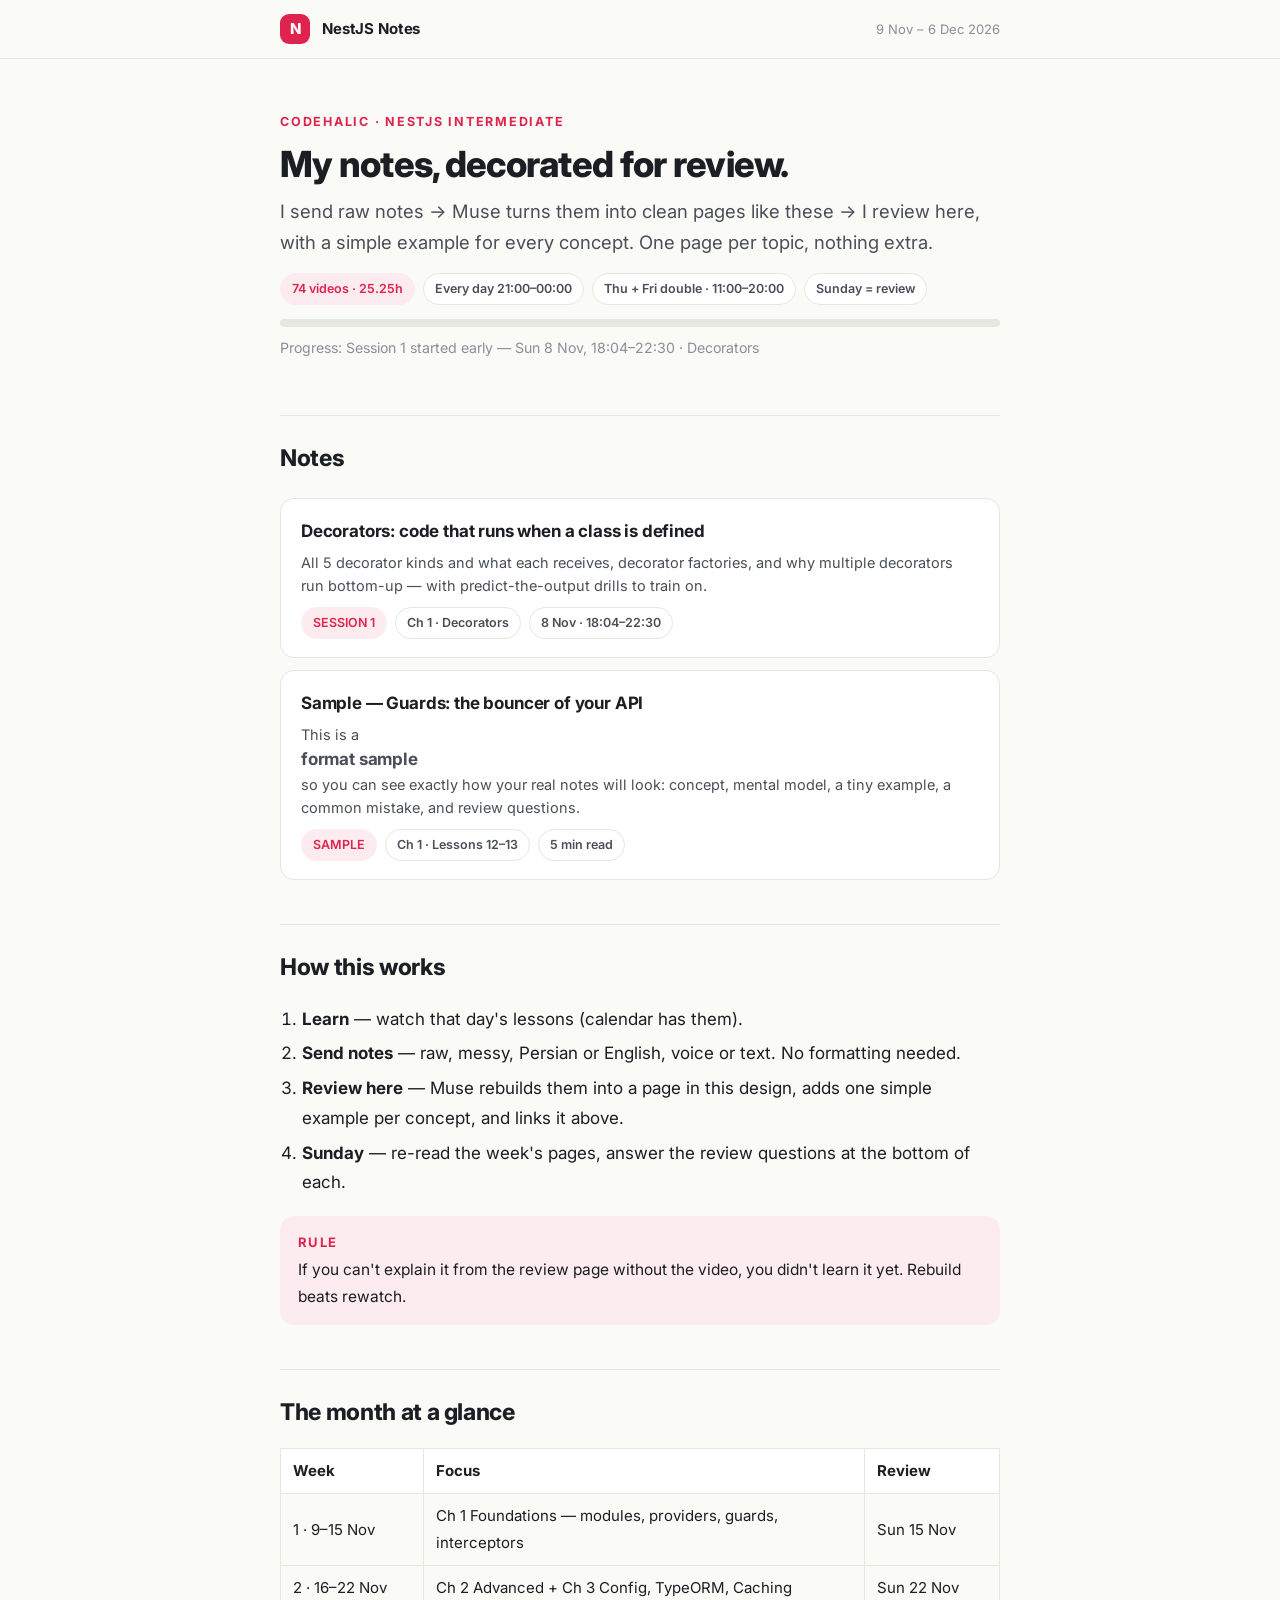
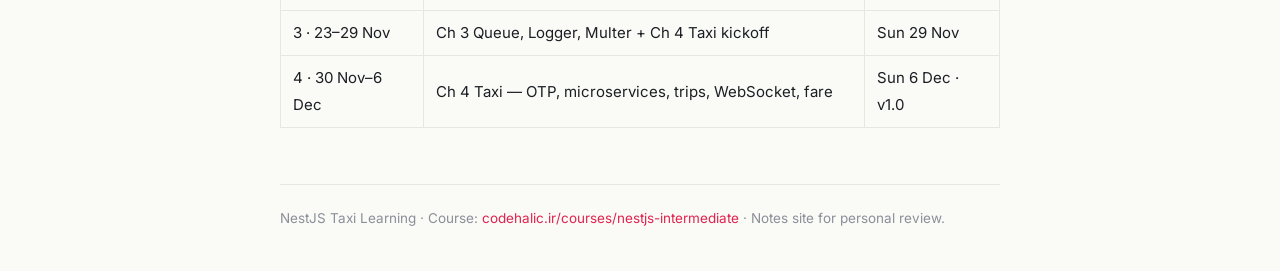
==== index.html @ 2ee438d2 "GitHub Pages: notes site (Session 1 Decorators)" ====
<!doctype html>
<html lang="en">
<head>
<meta charset="utf-8">
<meta name="viewport" content="width=device-width,initial-scale=1">
<title>NestJS Notes — Dave's Review Space</title>
<link rel="preconnect" href="https://fonts.googleapis.com">
<link href="https://fonts.googleapis.com/css2?family=Inter:wght@400;600;700;800&family=Vazirmatn:wght@400;600;700;800&family=JetBrains+Mono:wght@400;600&display=swap" rel="stylesheet">
<link rel="stylesheet" href="assets/style.css">
</head>
<body>
<header class="top"><div class="top-in"><div class="logo">N</div><b>NestJS Notes</b><span>9 Nov – 6 Dec 2026</span></div></header>

<main class="wrap">
  <section class="hero">
    <div class="kicker">Codehalic · NestJS Intermediate</div>
    <h1>My notes, decorated for review.</h1>
    <p class="lede">I send raw notes → Muse turns them into clean pages like these → I review here, with a simple example for every concept. One page per topic, nothing extra.</p>
    <div class="meta"><span class="chip red">74 videos · 25.25h</span><span class="chip">Every day 21:00–00:00</span><span class="chip">Thu + Fri double · 11:00–20:00</span><span class="chip">Sunday = review</span></div>
    <div class="progress"><i style="width:0%"></i></div>
    <small>Progress: Session 1 started early — Sun 8 Nov, 18:04–22:30 · Decorators</small>
  </section>

  <h2>Notes</h2>
  <div class="grid">
    <a class="card" href="notes/decorators.html">
      <b>Decorators: code that runs when a class is defined</b>
      <p>All 5 decorator kinds and what each receives, decorator factories, and why multiple decorators run bottom-up — with predict-the-output drills to train on.</p>
      <div class="row"><span class="chip red">SESSION 1</span><span class="chip">Ch 1 · Decorators</span><span class="chip">8 Nov · 18:04–22:30</span></div>
    </a>
    <a class="card" href="notes/sample-guards.html">
      <b>Sample — Guards: the bouncer of your API</b>
      <p>This is a <b>format sample</b> so you can see exactly how your real notes will look: concept, mental model, a tiny example, a common mistake, and review questions.</p>
      <div class="row"><span class="chip red">SAMPLE</span><span class="chip">Ch 1 · Lessons 12–13</span><span class="chip">5 min read</span></div>
    </a>
    <!-- New notes are added here as Dave sends them. Each note = one card + one page in notes/. -->
  </div>

  <h2>How this works</h2>
  <ol>
    <li><b>Learn</b> — watch that day's lessons (calendar has them).</li>
    <li><b>Send notes</b> — raw, messy, Persian or English, voice or text. No formatting needed.</li>
    <li><b>Review here</b> — Muse rebuilds them into a page in this design, adds one simple example per concept, and links it above.</li>
    <li><b>Sunday</b> — re-read the week's pages, answer the review questions at the bottom of each.</li>
  </ol>

  <div class="callout key"><b>Rule</b>If you can't explain it from the review page without the video, you didn't learn it yet. Rebuild beats rewatch.</div>

  <h2>The month at a glance</h2>
  <table>
    <tr><th>Week</th><th>Focus</th><th>Review</th></tr>
    <tr><td>1 · 9–15 Nov</td><td>Ch 1 Foundations — modules, providers, guards, interceptors</td><td>Sun 15 Nov</td></tr>
    <tr><td>2 · 16–22 Nov</td><td>Ch 2 Advanced + Ch 3 Config, TypeORM, Caching</td><td>Sun 22 Nov</td></tr>
    <tr><td>3 · 23–29 Nov</td><td>Ch 3 Queue, Logger, Multer + Ch 4 Taxi kickoff</td><td>Sun 29 Nov</td></tr>
    <tr><td>4 · 30 Nov–6 Dec</td><td>Ch 4 Taxi — OTP, microservices, trips, WebSocket, fare</td><td>Sun 6 Dec · v1.0</td></tr>
  </table>

  <footer>NestJS Taxi Learning · Course: <a href="https://codehalic.ir/courses/nestjs-intermediate">codehalic.ir/courses/nestjs-intermediate</a> · Notes site for personal review.</footer>
</main>
</body>
</html>
---- assets/style.css ----
/* ============================================================
   NestJS Notes — Design System
   Minimal, paper-like, one accent. Built for fast review.
   Fonts: Inter (EN) · Vazirmatn (FA) · JetBrains Mono (code)
   ============================================================ */
:root{
  --paper:#FAFAF7; --surface:#FFFFFF; --ink:#1B1E23; --ink-2:#4A4F57; --ink-3:#8A8F98;
  --line:#E8E6E0; --accent:#E0234E; --accent-soft:#FDECEF;
  --green:#0F7B4D; --green-soft:#E6F4EC; --amber:#9A6A00; --amber-soft:#FBF3D9;
  --blue:#1D5FD6; --blue-soft:#E8EFFC; --code-bg:#14161A; --code-ink:#E8EAF0;
  --r:14px; --r-s:9px;
  --font:"Inter","Vazirmatn",system-ui,-apple-system,"Segoe UI",sans-serif;
  --mono:"JetBrains Mono",ui-monospace,SFMono-Regular,Menlo,monospace;
  --w:760px;
}
@media (prefers-color-scheme:dark){
  :root{ --paper:#101214; --surface:#17191D; --ink:#ECEEF1; --ink-2:#B7BBC2; --ink-3:#7E838C;
    --line:#26292F; --accent-soft:#2B141C; --green-soft:#122A1E; --amber-soft:#2B2410; --blue-soft:#16233B; }
}
*{box-sizing:border-box}
html{scroll-behavior:smooth}
body{margin:0;background:var(--paper);color:var(--ink);font-family:var(--font);
  font-size:17px;line-height:1.75;-webkit-font-smoothing:antialiased}
[dir="rtl"]{font-family:"Vazirmatn","Inter",system-ui,sans-serif}
a{color:var(--accent);text-decoration:none}
a:hover{text-decoration:underline}
.wrap{max-width:var(--w);margin:0 auto;padding:0 20px}

/* header */
.top{position:sticky;top:0;background:color-mix(in srgb,var(--paper) 88%,transparent);
  backdrop-filter:blur(10px);border-bottom:1px solid var(--line);z-index:10}
.top-in{max-width:var(--w);margin:0 auto;padding:14px 20px;display:flex;align-items:center;gap:12px}
.logo{width:30px;height:30px;border-radius:9px;background:var(--accent);color:#fff;
  display:grid;place-items:center;font-weight:800;font-size:15px}
.top b{font-size:15px;letter-spacing:-.01em}
.top span{color:var(--ink-3);font-size:13px;margin-inline-start:auto}

/* hero / headings */
.hero{padding:52px 0 8px}
.kicker{color:var(--accent);font-weight:700;font-size:12.5px;letter-spacing:.14em;text-transform:uppercase}
h1{font-size:36px;line-height:1.2;letter-spacing:-.02em;margin:10px 0 10px;font-weight:800}
h2{font-size:23px;letter-spacing:-.015em;margin:44px 0 12px;font-weight:750;
  padding-top:22px;border-top:1px solid var(--line)}
h3{font-size:18.5px;margin:28px 0 8px;font-weight:700}
.lede{color:var(--ink-2);font-size:18.5px;line-height:1.65;margin:0 0 8px}
p{margin:10px 0}
small,.muted{color:var(--ink-3)}
.meta{display:flex;flex-wrap:wrap;gap:8px;margin:16px 0 4px}
.chip{font-size:12.5px;font-weight:600;padding:4px 11px;border:1px solid var(--line);
  border-radius:999px;color:var(--ink-2);background:var(--surface)}
.chip.red{color:var(--accent);border-color:transparent;background:var(--accent-soft)}

/* cards / note list */
.grid{display:grid;gap:12px;margin:20px 0}
.card{display:block;background:var(--surface);border:1px solid var(--line);border-radius:var(--r);
  padding:18px 20px;color:var(--ink);transition:border-color .15s,transform .15s}
.card:hover{border-color:var(--accent);text-decoration:none;transform:translateY(-1px)}
.card b{font-size:17px;display:block;letter-spacing:-.01em}
.card p{margin:4px 0 0;color:var(--ink-2);font-size:14.5px;line-height:1.6}
.card .row{display:flex;gap:8px;align-items:center;margin-top:10px}

/* progress */
.progress{height:8px;background:var(--line);border-radius:99px;overflow:hidden;margin:14px 0 6px}
.progress i{display:block;height:100%;background:var(--accent);border-radius:99px}

/* content components */
.callout{border-radius:var(--r);padding:15px 18px;margin:18px 0;font-size:15.5px;line-height:1.7}
.callout b{display:block;font-size:13px;letter-spacing:.1em;text-transform:uppercase;margin-bottom:4px}
.callout.key{background:var(--accent-soft)} .callout.key b{color:var(--accent)}
.callout.tip{background:var(--green-soft)} .callout.tip b{color:var(--green)}
.callout.warn{background:var(--amber-soft)} .callout.warn b{color:var(--amber)}
.callout.link{background:var(--blue-soft)} .callout.link b{color:var(--blue)}
.example{background:var(--surface);border:1px solid var(--line);border-inline-start:3px solid var(--green);
  border-radius:var(--r-s);padding:14px 18px;margin:18px 0}
.example b.t{color:var(--green);font-size:13px;letter-spacing:.1em;text-transform:uppercase}
pre{background:var(--code-bg);color:var(--code-ink);border-radius:var(--r);padding:18px 20px;
  overflow-x:auto;font-family:var(--mono);font-size:13.8px;line-height:1.7;margin:16px 0}
code{font-family:var(--mono);font-size:.88em;background:color-mix(in srgb,var(--ink) 7%,transparent);
  padding:2px 6px;border-radius:6px}
pre code{background:none;padding:0}
ul,ol{padding-inline-start:22px} li{margin:5px 0}
table{width:100%;border-collapse:collapse;margin:16px 0;font-size:15px}
th,td{border:1px solid var(--line);padding:9px 12px;text-align:start}
th{background:var(--surface);font-weight:700}
.quiz{background:var(--surface);border:1px dashed var(--ink-3);border-radius:var(--r);padding:16px 20px;margin:20px 0}
.quiz b{color:var(--ink)} .quiz ol{margin:8px 0 0}
footer{border-top:1px solid var(--line);margin-top:56px;padding:22px 0 40px;color:var(--ink-3);font-size:13.5px}
.back{font-size:14px;font-weight:600}
@media(max-width:560px){ h1{font-size:29px} body{font-size:16px} .hero{padding-top:36px} }
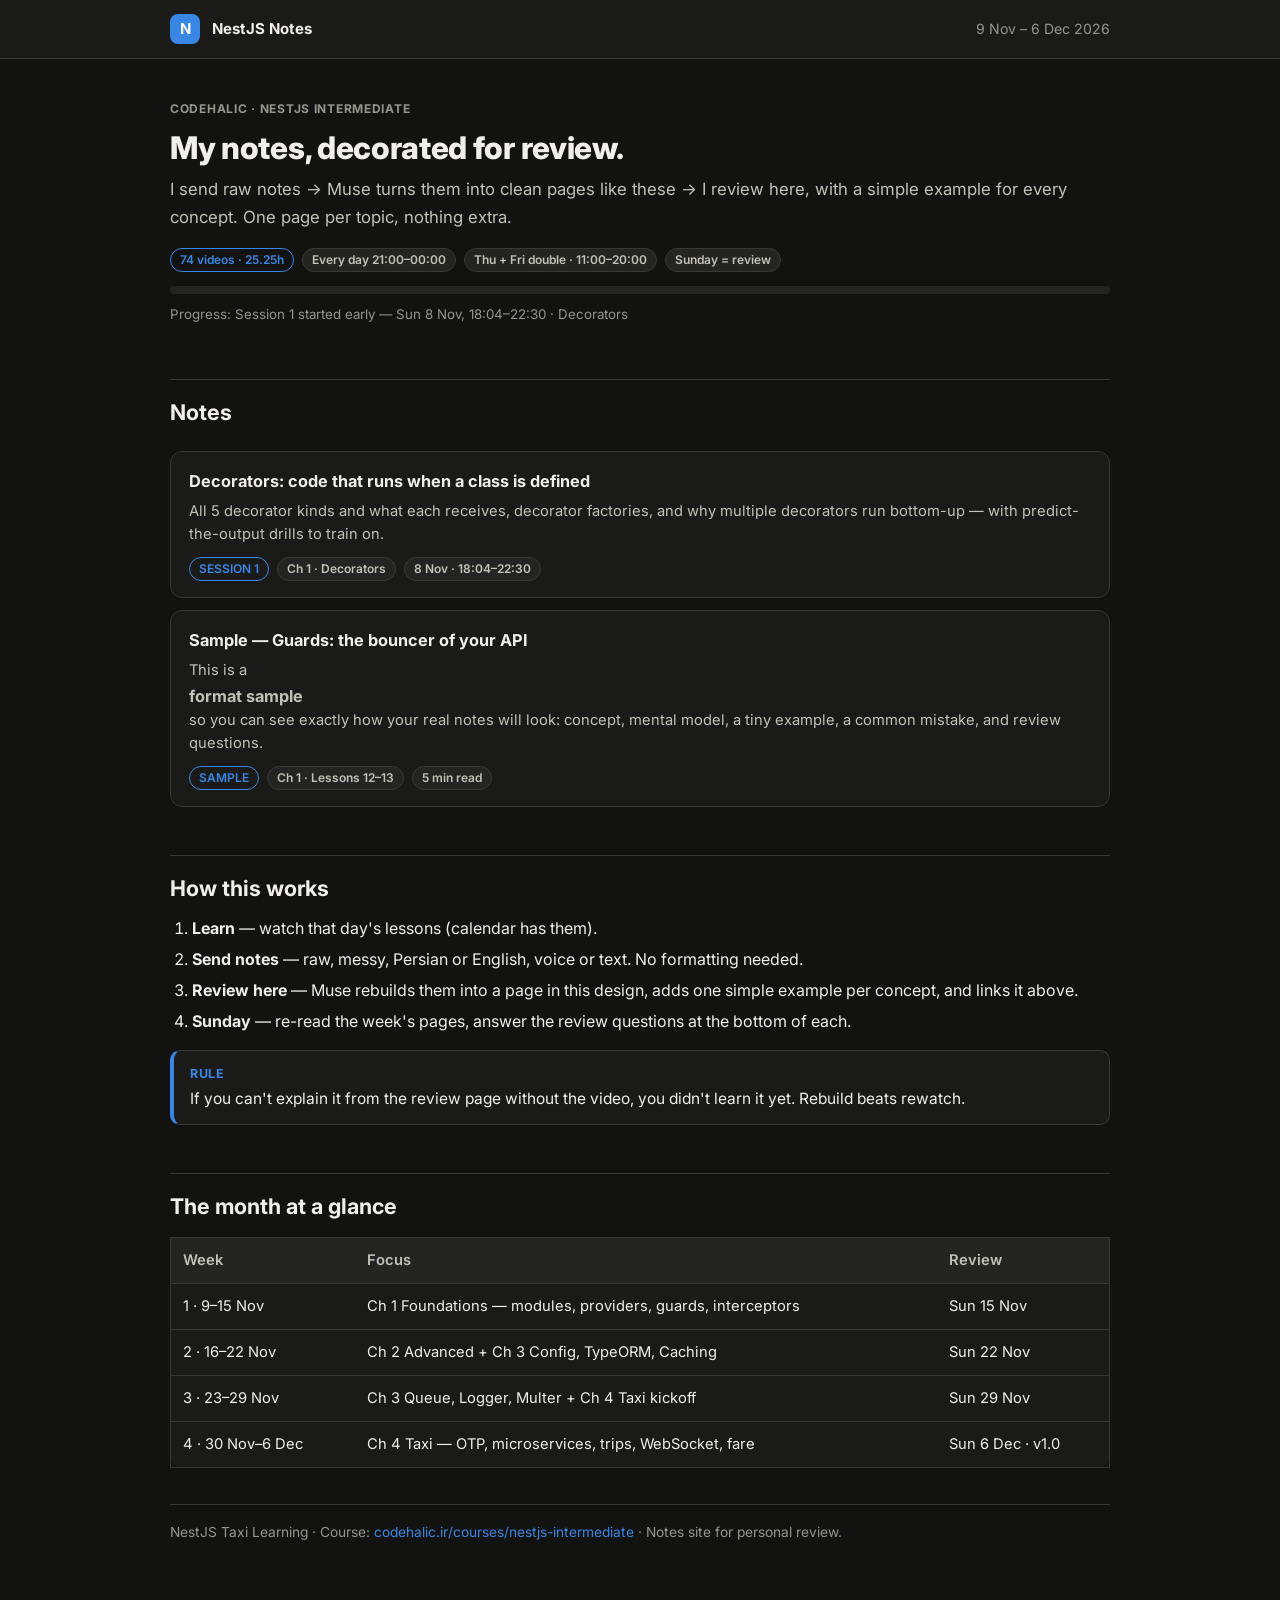
==== commit 891d9312: "Pages: InShop handbook design system (dark theme)" ====
--- a/index.html
+++ b/index.html
@@ -5,7 +5,7 @@
 <meta name="viewport" content="width=device-width,initial-scale=1">
 <title>NestJS Notes — Dave's Review Space</title>
 <link rel="preconnect" href="https://fonts.googleapis.com">
-<link href="https://fonts.googleapis.com/css2?family=Inter:wght@400;600;700;800&family=Vazirmatn:wght@400;600;700;800&family=JetBrains+Mono:wght@400;600&display=swap" rel="stylesheet">
+<link href="https://fonts.googleapis.com/css2?family=Inter:wght@400;600;700;800&family=Vazirmatn:wght@400;600;700;800&display=swap" rel="stylesheet">
 <link rel="stylesheet" href="assets/style.css">
 </head>
 <body>
--- a/assets/style.css
+++ b/assets/style.css
@@ -1,89 +1,101 @@
 /* ============================================================
    NestJS Notes — Design System
-   Minimal, paper-like, one accent. Built for fast review.
-   Fonts: Inter (EN) · Vazirmatn (FA) · JetBrains Mono (code)
+   Ported from Dave's InShop handbook design system
+   (inshop-infrastructure · docs/handbook/src/book.css).
+   Dark theme only, same tokens and teaching blocks.
+   The handbook builds with Tailwind + bundled fonts; this site
+   is plain static, so the tokens/components are ported directly
+   and Inter / Vazirmatn load from Google Fonts.
    ============================================================ */
 :root{
-  --paper:#FAFAF7; --surface:#FFFFFF; --ink:#1B1E23; --ink-2:#4A4F57; --ink-3:#8A8F98;
-  --line:#E8E6E0; --accent:#E0234E; --accent-soft:#FDECEF;
-  --green:#0F7B4D; --green-soft:#E6F4EC; --amber:#9A6A00; --amber-soft:#FBF3D9;
-  --blue:#1D5FD6; --blue-soft:#E8EFFC; --code-bg:#14161A; --code-ink:#E8EAF0;
-  --r:14px; --r-s:9px;
-  --font:"Inter","Vazirmatn",system-ui,-apple-system,"Segoe UI",sans-serif;
-  --mono:"JetBrains Mono",ui-monospace,SFMono-Regular,Menlo,monospace;
-  --w:760px;
-}
-@media (prefers-color-scheme:dark){
-  :root{ --paper:#101214; --surface:#17191D; --ink:#ECEEF1; --ink-2:#B7BBC2; --ink-3:#7E838C;
-    --line:#26292F; --accent-soft:#2B141C; --green-soft:#122A1E; --amber-soft:#2B2410; --blue-soft:#16233B; }
+  color-scheme:dark;
+  --bg:#121211; --surface:#1A1A19; --surface-2:#242422; --line:#383835;
+  --ink:#F0EFEC; --ink-2:#C3C2B7; --muted:#96958C;
+  --accent:#3987E5; --good:#0CA30C; --warning:#FAB219; --serious:#EC835A; --critical:#D03B3B;
+  --font-en:"Inter",system-ui,-apple-system,"Segoe UI",Roboto,sans-serif;
+  --font-fa:"Vazirmatn",Tahoma,"Segoe UI",sans-serif;
+  --font-mono:ui-monospace,SFMono-Regular,Menlo,Consolas,monospace;
+  --w:980px;
 }
 *{box-sizing:border-box}
-html{scroll-behavior:smooth}
-body{margin:0;background:var(--paper);color:var(--ink);font-family:var(--font);
-  font-size:17px;line-height:1.75;-webkit-font-smoothing:antialiased}
-[dir="rtl"]{font-family:"Vazirmatn","Inter",system-ui,sans-serif}
+html{scroll-behavior:smooth;background:var(--bg)}
+body{margin:0;background:var(--bg);color:var(--ink);font:16px/1.7 var(--font-en);
+  -webkit-font-smoothing:antialiased}
+[dir="rtl"]{font-family:var(--font-fa)}
 a{color:var(--accent);text-decoration:none}
 a:hover{text-decoration:underline}
-.wrap{max-width:var(--w);margin:0 auto;padding:0 20px}
+::selection{background:var(--accent);color:#fff}
+.wrap{max-width:var(--w);margin:0 auto;padding:32px 20px 80px}
 
-/* header */
-.top{position:sticky;top:0;background:color-mix(in srgb,var(--paper) 88%,transparent);
-  backdrop-filter:blur(10px);border-bottom:1px solid var(--line);z-index:10}
+/* header — handbook surface bar */
+.top{position:sticky;top:0;background:var(--surface);border-bottom:1px solid var(--line);z-index:10}
 .top-in{max-width:var(--w);margin:0 auto;padding:14px 20px;display:flex;align-items:center;gap:12px}
-.logo{width:30px;height:30px;border-radius:9px;background:var(--accent);color:#fff;
-  display:grid;place-items:center;font-weight:800;font-size:15px}
-.top b{font-size:15px;letter-spacing:-.01em}
-.top span{color:var(--ink-3);font-size:13px;margin-inline-start:auto}
+.logo{width:30px;height:30px;border-radius:8px;background:var(--accent);color:#fff;
+  display:grid;place-items:center;font-weight:700;font-size:15px}
+.top b{font-size:15px;color:var(--ink)}
+.top span{color:var(--muted);font-size:.88rem;margin-inline-start:auto}
 
-/* hero / headings */
-.hero{padding:52px 0 8px}
-.kicker{color:var(--accent);font-weight:700;font-size:12.5px;letter-spacing:.14em;text-transform:uppercase}
-h1{font-size:36px;line-height:1.2;letter-spacing:-.02em;margin:10px 0 10px;font-weight:800}
-h2{font-size:23px;letter-spacing:-.015em;margin:44px 0 12px;font-weight:750;
-  padding-top:22px;border-top:1px solid var(--line)}
-h3{font-size:18.5px;margin:28px 0 8px;font-weight:700}
-.lede{color:var(--ink-2);font-size:18.5px;line-height:1.65;margin:0 0 8px}
-p{margin:10px 0}
-small,.muted{color:var(--ink-3)}
+/* hero / headings — handbook scale */
+.hero{padding:8px 0 4px}
+.kicker{color:var(--muted);font-weight:700;font-size:.75rem;letter-spacing:.06em;text-transform:uppercase}
+h1{font-size:1.95rem;line-height:1.25;letter-spacing:-.01em;margin:10px 0 8px;font-weight:800}
+h2{font-size:1.35rem;margin:48px 0 8px;font-weight:700;padding-top:14px;border-top:1px solid var(--line)}
+h3{font-size:1.07rem;margin:26px 0 6px;font-weight:700;color:var(--ink-2)}
+.lede{color:var(--ink-2);font-size:1.05rem;line-height:1.65;margin:0 0 6px}
+p{margin:8px 0}
+small,.muted{color:var(--muted)}
 .meta{display:flex;flex-wrap:wrap;gap:8px;margin:16px 0 4px}
-.chip{font-size:12.5px;font-weight:600;padding:4px 11px;border:1px solid var(--line);
-  border-radius:999px;color:var(--ink-2);background:var(--surface)}
-.chip.red{color:var(--accent);border-color:transparent;background:var(--accent-soft)}
 
-/* cards / note list */
+/* pills — handbook .pill */
+.chip{display:inline-block;font-size:.75rem;font-weight:600;border:1px solid var(--line);
+  border-radius:999px;padding:1px 9px;color:var(--ink-2);background:var(--surface-2)}
+.chip.red{color:var(--accent);border-color:var(--accent);background:transparent}
+
+/* cards — handbook .panel */
 .grid{display:grid;gap:12px;margin:20px 0}
-.card{display:block;background:var(--surface);border:1px solid var(--line);border-radius:var(--r);
-  padding:18px 20px;color:var(--ink);transition:border-color .15s,transform .15s}
-.card:hover{border-color:var(--accent);text-decoration:none;transform:translateY(-1px)}
-.card b{font-size:17px;display:block;letter-spacing:-.01em}
-.card p{margin:4px 0 0;color:var(--ink-2);font-size:14.5px;line-height:1.6}
-.card .row{display:flex;gap:8px;align-items:center;margin-top:10px}
+.card{display:block;background:var(--surface);border:1px solid var(--line);border-radius:12px;
+  padding:16px 18px;color:var(--ink);transition:border-color .15s}
+.card:hover{border-color:var(--accent);text-decoration:none}
+.card b{font-size:1.02rem;display:block}
+.card p{margin:4px 0 0;color:var(--ink-2);font-size:.92rem;line-height:1.6}
+.card .row{display:flex;gap:8px;align-items:center;margin-top:10px;flex-wrap:wrap}
 
 /* progress */
-.progress{height:8px;background:var(--line);border-radius:99px;overflow:hidden;margin:14px 0 6px}
+.progress{height:8px;background:var(--surface-2);border-radius:99px;overflow:hidden;margin:14px 0 6px}
 .progress i{display:block;height:100%;background:var(--accent);border-radius:99px}
 
-/* content components */
-.callout{border-radius:var(--r);padding:15px 18px;margin:18px 0;font-size:15.5px;line-height:1.7}
-.callout b{display:block;font-size:13px;letter-spacing:.1em;text-transform:uppercase;margin-bottom:4px}
-.callout.key{background:var(--accent-soft)} .callout.key b{color:var(--accent)}
-.callout.tip{background:var(--green-soft)} .callout.tip b{color:var(--green)}
-.callout.warn{background:var(--amber-soft)} .callout.warn b{color:var(--amber)}
-.callout.link{background:var(--blue-soft)} .callout.link b{color:var(--blue)}
-.example{background:var(--surface);border:1px solid var(--line);border-inline-start:3px solid var(--green);
-  border-radius:var(--r-s);padding:14px 18px;margin:18px 0}
-.example b.t{color:var(--green);font-size:13px;letter-spacing:.1em;text-transform:uppercase}
-pre{background:var(--code-bg);color:var(--code-ink);border-radius:var(--r);padding:18px 20px;
-  overflow-x:auto;font-family:var(--mono);font-size:13.8px;line-height:1.7;margin:16px 0}
-code{font-family:var(--mono);font-size:.88em;background:color-mix(in srgb,var(--ink) 7%,transparent);
-  padding:2px 6px;border-radius:6px}
-pre code{background:none;padding:0}
-ul,ol{padding-inline-start:22px} li{margin:5px 0}
-table{width:100%;border-collapse:collapse;margin:16px 0;font-size:15px}
-th,td{border:1px solid var(--line);padding:9px 12px;text-align:start}
-th{background:var(--surface);font-weight:700}
-.quiz{background:var(--surface);border:1px dashed var(--ink-3);border-radius:var(--r);padding:16px 20px;margin:20px 0}
+/* teaching blocks — handbook .definition / .why / .note / .warn */
+.callout{background:var(--surface);border:1px solid var(--line);border-inline-start:4px solid var(--muted);
+  border-radius:10px;padding:12px 16px;margin:14px 0;font-size:.97rem;line-height:1.7}
+.callout b{display:block;margin-bottom:2px;font-size:.78rem;letter-spacing:.06em;text-transform:uppercase}
+.callout.key{border-inline-start-color:var(--accent)} .callout.key b{color:var(--accent)}
+.callout.tip{border-inline-start-color:var(--good)} .callout.tip b{color:var(--good)}
+.callout.warn{border-inline-start-color:var(--warning)} .callout.warn b{color:var(--warning)}
+.callout.link{border-inline-start-color:var(--serious)} .callout.link b{color:var(--serious)}
+.example{background:var(--surface);border:1px solid var(--line);border-inline-start:4px solid var(--good);
+  border-radius:10px;padding:12px 16px;margin:14px 0}
+.example b.t{color:var(--good);font-size:.78rem;letter-spacing:.06em;text-transform:uppercase;display:block;margin-bottom:2px}
+
+/* code — handbook pre / code */
+pre{background:#0E0E0D;border:1px solid var(--line);border-radius:8px;padding:12px 14px;
+  overflow-x:auto;font:.82rem/1.55 var(--font-mono);color:var(--ink-2);margin:14px 0;direction:ltr;text-align:left}
+code{font:.86em var(--font-mono);background:var(--surface-2);padding:1px 5px;border-radius:4px}
+pre code{background:none;padding:0;font-size:inherit}
+
+/* lists & tables — handbook */
+ul,ol{padding-inline-start:22px;margin:8px 0} li{margin:4px 0}
+table{border-collapse:collapse;width:100%;font-size:.92rem;margin:12px 0;
+  background:var(--surface);border:1px solid var(--line);border-radius:12px}
+th,td{padding:10px 12px;border-bottom:1px solid var(--line);text-align:start;vertical-align:top}
+th{background:var(--surface-2);color:var(--ink-2);font-weight:600}
+tr:last-child td{border-bottom:0}
+
+/* quiz — handbook .quiz, exact */
+.quiz{border:1px dashed var(--line);border-radius:10px;padding:12px 16px;margin:14px 0;background:var(--surface)}
 .quiz b{color:var(--ink)} .quiz ol{margin:8px 0 0}
-footer{border-top:1px solid var(--line);margin-top:56px;padding:22px 0 40px;color:var(--ink-3);font-size:13.5px}
-.back{font-size:14px;font-weight:600}
-@media(max-width:560px){ h1{font-size:29px} body{font-size:16px} .hero{padding-top:36px} }
+.quiz details summary{cursor:pointer;color:var(--accent);font-weight:600}
+.quiz details[open] summary{margin-bottom:6px}
+
+footer{margin-top:36px;padding-top:16px;border-top:1px solid var(--line);color:var(--muted);font-size:.86rem}
+.back{font-size:.92rem;font-weight:600}
+@media(max-width:560px){ h1{font-size:1.6rem} .wrap{padding-top:22px} }
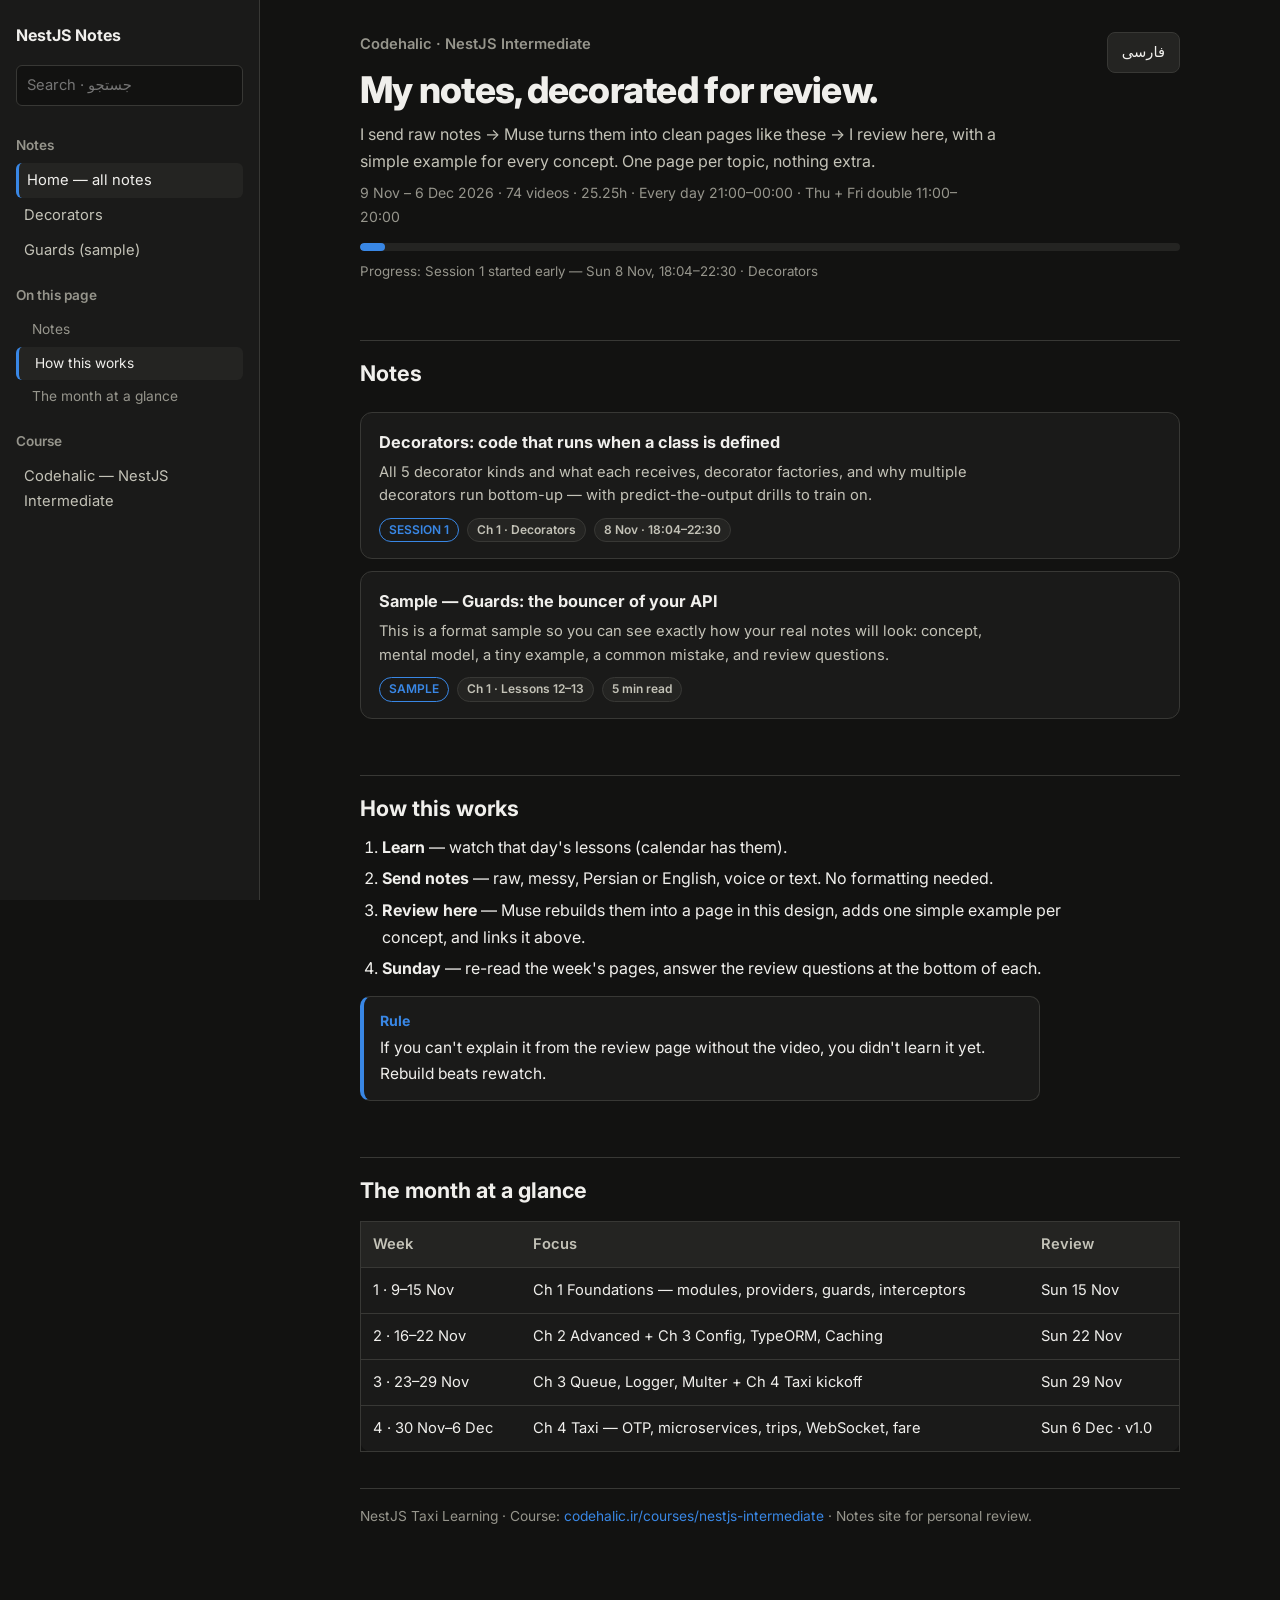
==== commit 8a76ee5e: "Pages: bilingual EN/FA + redesign — focal rule, TS syntax highlighting, scrollspy menu" ====
--- a/index.html
+++ b/index.html
@@ -1,5 +1,5 @@
 <!doctype html>
-<html lang="en">
+<html lang="en" dir="ltr">
 <head>
 <meta charset="utf-8">
 <meta name="viewport" content="width=device-width,initial-scale=1">
@@ -7,55 +7,67 @@
 <link rel="preconnect" href="https://fonts.googleapis.com">
 <link href="https://fonts.googleapis.com/css2?family=Inter:wght@400;600;700;800&family=Vazirmatn:wght@400;600;700;800&display=swap" rel="stylesheet">
 <link rel="stylesheet" href="assets/style.css">
+<script>try{var l=localStorage.getItem("nestjs-notes-lang");if(l==="fa"){document.documentElement.lang="fa";document.documentElement.dir="rtl";}}catch(e){}</script>
 </head>
-<body>
-<header class="top"><div class="top-in"><div class="logo">N</div><b>NestJS Notes</b><span>9 Nov – 6 Dec 2026</span></div></header>
+<body data-root="./" data-page="index">
+<div class="book">
+  <nav class="toc" aria-label="Book contents"></nav>
+  <main>
+    <header class="page-head">
+      <div>
+        <div class="kicker"><span data-l="en">Codehalic · NestJS Intermediate</span><span data-l="fa">کدهالیک · NestJS متوسط</span></div>
+        <h1><span data-l="en">My notes, decorated for review.</span><span data-l="fa">یادداشت‌های من، مرتب‌شده برای مرور.</span></h1>
+        <p class="sub"><span data-l="en">I send raw notes → Muse turns them into clean pages like these → I review here, with a simple example for every concept. One page per topic, nothing extra.</span><span data-l="fa">من یادداشت خام می‌فرستم ← Muse آن‌ها را به صفحه‌های تمیزی مثل این تبدیل می‌کند ← من اینجا مرورشان می‌کنم، برای هر Concept یک مثال ساده. هر موضوع یک صفحه، بدون اضافه‌کاری.</span></p>
+        <p class="meta"><span data-l="en">9 Nov – 6 Dec 2026 · 74 videos · 25.25h · Every day 21:00–00:00 · Thu + Fri double 11:00–20:00</span><span data-l="fa">۹ نوامبر تا ۶ دسامبر ۲۰۲۶ · ۷۴ ویدیو · ۲۵٫۲۵ ساعت · هر روز ۲۱:۰۰ تا ۰۰:۰۰ · پنجشنبه و جمعه دوبرابر ۱۱:۰۰ تا ۲۰:۰۰</span></p>
+      </div>
+      <button class="btn" type="button" id="lang-toggle">فارسی</button>
+    </header>
 
-<main class="wrap">
-  <section class="hero">
-    <div class="kicker">Codehalic · NestJS Intermediate</div>
-    <h1>My notes, decorated for review.</h1>
-    <p class="lede">I send raw notes → Muse turns them into clean pages like these → I review here, with a simple example for every concept. One page per topic, nothing extra.</p>
-    <div class="meta"><span class="chip red">74 videos · 25.25h</span><span class="chip">Every day 21:00–00:00</span><span class="chip">Thu + Fri double · 11:00–20:00</span><span class="chip">Sunday = review</span></div>
-    <div class="progress"><i style="width:0%"></i></div>
-    <small>Progress: Session 1 started early — Sun 8 Nov, 18:04–22:30 · Decorators</small>
-  </section>
+    <div class="progress"><i style="width:3%"></i></div>
+    <small><span data-l="en">Progress: Session 1 started early — Sun 8 Nov, 18:04–22:30 · Decorators</span><span data-l="fa">پیشرفت: جلسه ۱ زودتر شروع شد — یکشنبه ۸ نوامبر، ۱۸:۰۴ تا ۲۲:۳۰ · Decoratorها</span></small>
 
-  <h2>Notes</h2>
-  <div class="grid">
-    <a class="card" href="notes/decorators.html">
-      <b>Decorators: code that runs when a class is defined</b>
-      <p>All 5 decorator kinds and what each receives, decorator factories, and why multiple decorators run bottom-up — with predict-the-output drills to train on.</p>
-      <div class="row"><span class="chip red">SESSION 1</span><span class="chip">Ch 1 · Decorators</span><span class="chip">8 Nov · 18:04–22:30</span></div>
-    </a>
-    <a class="card" href="notes/sample-guards.html">
-      <b>Sample — Guards: the bouncer of your API</b>
-      <p>This is a <b>format sample</b> so you can see exactly how your real notes will look: concept, mental model, a tiny example, a common mistake, and review questions.</p>
-      <div class="row"><span class="chip red">SAMPLE</span><span class="chip">Ch 1 · Lessons 12–13</span><span class="chip">5 min read</span></div>
-    </a>
-    <!-- New notes are added here as Dave sends them. Each note = one card + one page in notes/. -->
-  </div>
+    <section id="notes">
+      <h2><span data-l="en">Notes</span><span data-l="fa">یادداشت‌ها</span></h2>
+      <div class="grid">
+        <a class="card" href="notes/decorators.html">
+          <b><span data-l="en">Decorators: code that runs when a class is defined</span><span data-l="fa">Decoratorها: کدی که هنگام تعریف Class اجرا می‌شود</span></b>
+          <p><span data-l="en">All 5 decorator kinds and what each receives, decorator factories, and why multiple decorators run bottom-up — with predict-the-output drills to train on.</span><span data-l="fa">هر ۵ نوع Decorator و اینکه هر کدام چه چیزی دریافت می‌کند، Factory Decorator، و اینکه چرا چند Decorator از پایین به بالا اجرا می‌شوند — همراه با تمرین‌های «خروجی را حدس بزن».</span></p>
+          <div class="row"><span class="chip red"><span data-l="en">SESSION 1</span><span data-l="fa">جلسه ۱</span></span><span class="chip"><span data-l="en">Ch 1 · Decorators</span><span data-l="fa">فصل ۱ · Decoratorها</span></span><span class="chip">8 Nov · 18:04–22:30</span></div>
+        </a>
+        <a class="card" href="notes/sample-guards.html">
+          <b><span data-l="en">Sample — Guards: the bouncer of your API</span><span data-l="fa">نمونه — Guardها: نگهبان درِ API تو</span></b>
+          <p><span data-l="en">This is a format sample so you can see exactly how your real notes will look: concept, mental model, a tiny example, a common mistake, and review questions.</span><span data-l="fa">این یک نمونه قالب است تا دقیقاً ببینی یادداشت‌های واقعی‌ات چطور خواهند بود: Concept، مدل ذهنی، یک مثال کوچک، یک اشتباه رایج و سوال‌های مرور.</span></p>
+          <div class="row"><span class="chip red"><span data-l="en">SAMPLE</span><span data-l="fa">نمونه</span></span><span class="chip"><span data-l="en">Ch 1 · Lessons 12–13</span><span data-l="fa">فصل ۱ · درس ۱۲ و ۱۳</span></span><span class="chip"><span data-l="en">5 min read</span><span data-l="fa">۵ دقیقه مطالعه</span></span></div>
+        </a>
+        <!-- New notes are added here as Dave sends them. Each note = one card + one page in notes/. -->
+      </div>
+    </section>
 
-  <h2>How this works</h2>
-  <ol>
-    <li><b>Learn</b> — watch that day's lessons (calendar has them).</li>
-    <li><b>Send notes</b> — raw, messy, Persian or English, voice or text. No formatting needed.</li>
-    <li><b>Review here</b> — Muse rebuilds them into a page in this design, adds one simple example per concept, and links it above.</li>
-    <li><b>Sunday</b> — re-read the week's pages, answer the review questions at the bottom of each.</li>
-  </ol>
+    <section id="how">
+      <h2><span data-l="en">How this works</span><span data-l="fa">این سیستم چطور کار می‌کند</span></h2>
+      <ol>
+        <li><span data-l="en"><b>Learn</b> — watch that day's lessons (calendar has them).</span><span data-l="fa"><b>یاد بگیر</b> — درس‌های آن روز را ببین (در تقویم هستند).</span></li>
+        <li><span data-l="en"><b>Send notes</b> — raw, messy, Persian or English, voice or text. No formatting needed.</span><span data-l="fa"><b>یادداشت بفرست</b> — خام و نامرتب، فارسی یا انگلیسی، صوتی یا متنی. نیازی به قالب‌بندی نیست.</span></li>
+        <li><span data-l="en"><b>Review here</b> — Muse rebuilds them into a page in this design, adds one simple example per concept, and links it above.</span><span data-l="fa"><b>اینجا مرور کن</b> — Muse آن‌ها را با همین طراحی به یک صفحه تبدیل می‌کند، برای هر Concept یک مثال ساده اضافه می‌کند و بالایش لینک می‌گذارد.</span></li>
+        <li><span data-l="en"><b>Sunday</b> — re-read the week's pages, answer the review questions at the bottom of each.</span><span data-l="fa"><b>یکشنبه</b> — صفحه‌های هفته را دوباره بخوان و به سوال‌های مرور پایین هر کدام جواب بده.</span></li>
+      </ol>
+      <div class="callout key"><b><span data-l="en">Rule</span><span data-l="fa">قانون</span></b><span data-l="en">If you can't explain it from the review page without the video, you didn't learn it yet. Rebuild beats rewatch.</span><span data-l="fa">اگر نمی‌توانی مطلبی را فقط از روی صفحه مرور و بدون ویدیو توضیح بدهی، هنوز یادش نگرفته‌ای. از نو ساختن، از دوباره دیدن بهتر است.</span></div>
+    </section>
 
-  <div class="callout key"><b>Rule</b>If you can't explain it from the review page without the video, you didn't learn it yet. Rebuild beats rewatch.</div>
+    <section id="month">
+      <h2><span data-l="en">The month at a glance</span><span data-l="fa">این ماه در یک نگاه</span></h2>
+      <table>
+        <tr><th><span data-l="en">Week</span><span data-l="fa">هفته</span></th><th><span data-l="en">Focus</span><span data-l="fa">تمرکز</span></th><th><span data-l="en">Review</span><span data-l="fa">مرور</span></th></tr>
+        <tr><td><span data-l="en">1 · 9–15 Nov</span><span data-l="fa">۱ · ۹ تا ۱۵ نوامبر</span></td><td><span data-l="en">Ch 1 Foundations — modules, providers, guards, interceptors</span><span data-l="fa">فصل ۱ مبانی — Moduleها، Providerها، Guardها، Interceptorها</span></td><td><span data-l="en">Sun 15 Nov</span><span data-l="fa">یکشنبه ۱۵ نوامبر</span></td></tr>
+        <tr><td><span data-l="en">2 · 16–22 Nov</span><span data-l="fa">۲ · ۱۶ تا ۲۲ نوامبر</span></td><td><span data-l="en">Ch 2 Advanced + Ch 3 Config, TypeORM, Caching</span><span data-l="fa">فصل ۲ پیشرفته + فصل ۳: Config، TypeORM، Caching</span></td><td><span data-l="en">Sun 22 Nov</span><span data-l="fa">یکشنبه ۲۲ نوامبر</span></td></tr>
+        <tr><td><span data-l="en">3 · 23–29 Nov</span><span data-l="fa">۳ · ۲۳ تا ۲۹ نوامبر</span></td><td><span data-l="en">Ch 3 Queue, Logger, Multer + Ch 4 Taxi kickoff</span><span data-l="fa">فصل ۳: Queue، Logger، Multer + شروع پروژه تاکسی فصل ۴</span></td><td><span data-l="en">Sun 29 Nov</span><span data-l="fa">یکشنبه ۲۹ نوامبر</span></td></tr>
+        <tr><td><span data-l="en">4 · 30 Nov–6 Dec</span><span data-l="fa">۴ · ۳۰ نوامبر تا ۶ دسامبر</span></td><td><span data-l="en">Ch 4 Taxi — OTP, microservices, trips, WebSocket, fare</span><span data-l="fa">فصل ۴ تاکسی — OTP، Microserviceها، سفرها، WebSocket، کرایه</span></td><td><span data-l="en">Sun 6 Dec · v1.0</span><span data-l="fa">یکشنبه ۶ دسامبر · نسخه ۱٫۰</span></td></tr>
+      </table>
+    </section>
 
-  <h2>The month at a glance</h2>
-  <table>
-    <tr><th>Week</th><th>Focus</th><th>Review</th></tr>
-    <tr><td>1 · 9–15 Nov</td><td>Ch 1 Foundations — modules, providers, guards, interceptors</td><td>Sun 15 Nov</td></tr>
-    <tr><td>2 · 16–22 Nov</td><td>Ch 2 Advanced + Ch 3 Config, TypeORM, Caching</td><td>Sun 22 Nov</td></tr>
-    <tr><td>3 · 23–29 Nov</td><td>Ch 3 Queue, Logger, Multer + Ch 4 Taxi kickoff</td><td>Sun 29 Nov</td></tr>
-    <tr><td>4 · 30 Nov–6 Dec</td><td>Ch 4 Taxi — OTP, microservices, trips, WebSocket, fare</td><td>Sun 6 Dec · v1.0</td></tr>
-  </table>
-
-  <footer>NestJS Taxi Learning · Course: <a href="https://codehalic.ir/courses/nestjs-intermediate">codehalic.ir/courses/nestjs-intermediate</a> · Notes site for personal review.</footer>
-</main>
+    <footer><span data-l="en">NestJS Taxi Learning · Course:</span><span data-l="fa">یادگیری NestJS تاکسی · دوره:</span> <a href="https://codehalic.ir/courses/nestjs-intermediate">codehalic.ir/courses/nestjs-intermediate</a> · <span data-l="en">Notes site for personal review.</span><span data-l="fa">سایت یادداشت‌ها برای مرور شخصی.</span></footer>
+  </main>
+</div>
+<script src="assets/site.js"></script>
 </body>
 </html>
--- a/assets/style.css
+++ b/assets/style.css
@@ -99,3 +99,62 @@
 footer{margin-top:36px;padding-top:16px;border-top:1px solid var(--line);color:var(--muted);font-size:.86rem}
 .back{font-size:.92rem;font-weight:600}
 @media(max-width:560px){ h1{font-size:1.6rem} .wrap{padding-top:22px} }
+
+/* ---- Bilingual (handbook pattern): every text exists twice ---- */
+html[lang="en"] [data-l="fa"], html[lang="fa"] [data-l="en"]{display:none !important}
+html[lang="fa"] body{font-family:var(--font-fa)}
+html[lang="fa"] h1, html[lang="fa"] h2, html[lang="fa"] h3{letter-spacing:0}
+
+/* ---- Layout: sidebar menu + page (handbook .book / .toc) ---- */
+.book{display:grid;grid-template-columns:260px minmax(0,1fr);min-height:100vh}
+@media(max-width:900px){ .book{grid-template-columns:1fr} .toc{display:none} }
+.toc{border-inline-end:1px solid var(--line);background:var(--surface);padding:22px 16px;
+  position:sticky;top:0;height:100vh;overflow-y:auto}
+.toc .book-title{display:block;font-weight:700;color:var(--ink);text-decoration:none;margin-bottom:16px}
+.toc h4{margin:16px 0 6px;color:var(--muted);font-size:.75rem;text-transform:uppercase;letter-spacing:.06em}
+.toc a.page{display:block;padding:5px 8px;border-radius:6px;color:var(--ink-2);text-decoration:none;font-size:.92rem}
+.toc a.page:hover{background:var(--surface-2);color:var(--ink)}
+.toc a.page[aria-current="page"]{background:var(--surface-2);color:var(--ink);border-inline-start:3px solid var(--accent)}
+.toc a.sec{font-size:.86rem;padding-inline-start:16px;color:var(--muted)}
+.toc a.sec:hover{color:var(--ink)}
+.toc .search{width:100%;box-sizing:border-box;margin:0 0 12px;padding:7px 10px;border:1px solid var(--line);
+  border-radius:6px;background:var(--bg);color:var(--ink);font:inherit;font-size:.92rem}
+main{max-width:980px;width:100%;margin:0 auto;padding:32px 20px 80px}
+.page-head{display:flex;justify-content:space-between;align-items:flex-start;gap:16px;flex-wrap:wrap}
+.page-head .sub{color:var(--ink-2);margin:0 0 6px}
+.page-head .meta{color:var(--muted);font-size:.88rem;margin:0}
+.btn{border:1px solid var(--line);background:var(--surface-2);color:var(--ink);border-radius:8px;
+  padding:7px 14px;font:inherit;font-size:.92rem;cursor:pointer;text-decoration:none;white-space:nowrap}
+.btn:hover{border-color:var(--accent)}
+section{scroll-margin-top:16px}
+
+/* ============================================================
+   Focus pass — following the frontend-design skill (Dave, 2026-11-08):
+   one focal point per page, prose under 80ch, quiet labels in
+   sentence case, boldness spent only on the page's one rule
+   and on decorator tokens in code.
+   ============================================================ */
+main{max-width:860px}
+main p, main li, .callout, .example, .quiz, .sub{max-width:68ch}
+h1{font-size:2.3rem;letter-spacing:-.02em}
+h2{margin-top:56px}
+.kicker{text-transform:none;letter-spacing:0;font-size:.92rem;font-weight:600}
+.callout b, .example b.t{text-transform:none;letter-spacing:0;font-size:.88rem}
+.toc h4{text-transform:none;letter-spacing:0;font-size:.85rem;font-weight:600}
+.toc a.sec[aria-current="true"]{color:var(--ink);border-inline-start:3px solid var(--accent);background:var(--surface-2)}
+/* The one rule of the page — the single bold element */
+.focus{margin:26px 0 6px;background:var(--surface);border:1px solid var(--line);border-radius:14px;padding:26px 28px}
+.focus .focus-label{color:var(--muted);font-size:.9rem;margin:0 0 8px}
+.focus p.rule{font-size:1.42rem;line-height:1.5;font-weight:650;margin:0;max-width:34ch}
+html[lang="fa"] .focus p.rule{max-width:44ch}
+#read-progress{position:fixed;top:0;inset-inline-start:0;height:3px;background:var(--accent);width:0;z-index:30}
+:focus-visible{outline:2px solid var(--accent);outline-offset:2px}
+@media (prefers-reduced-motion: reduce){ html{scroll-behavior:auto} *{transition:none !important} }
+/* Code highlighting tokens (palette derived from the handbook tokens) */
+.tok-d{color:var(--warning);font-weight:600}
+.tok-k{color:#7FB3F0}
+.tok-s{color:#A9C98B}
+.tok-c{color:#7E7D74;font-style:italic}
+.tok-t{color:#F0A488}
+.tok-n{color:#D8A7CA}
+.tok-f{color:#E8C07D}
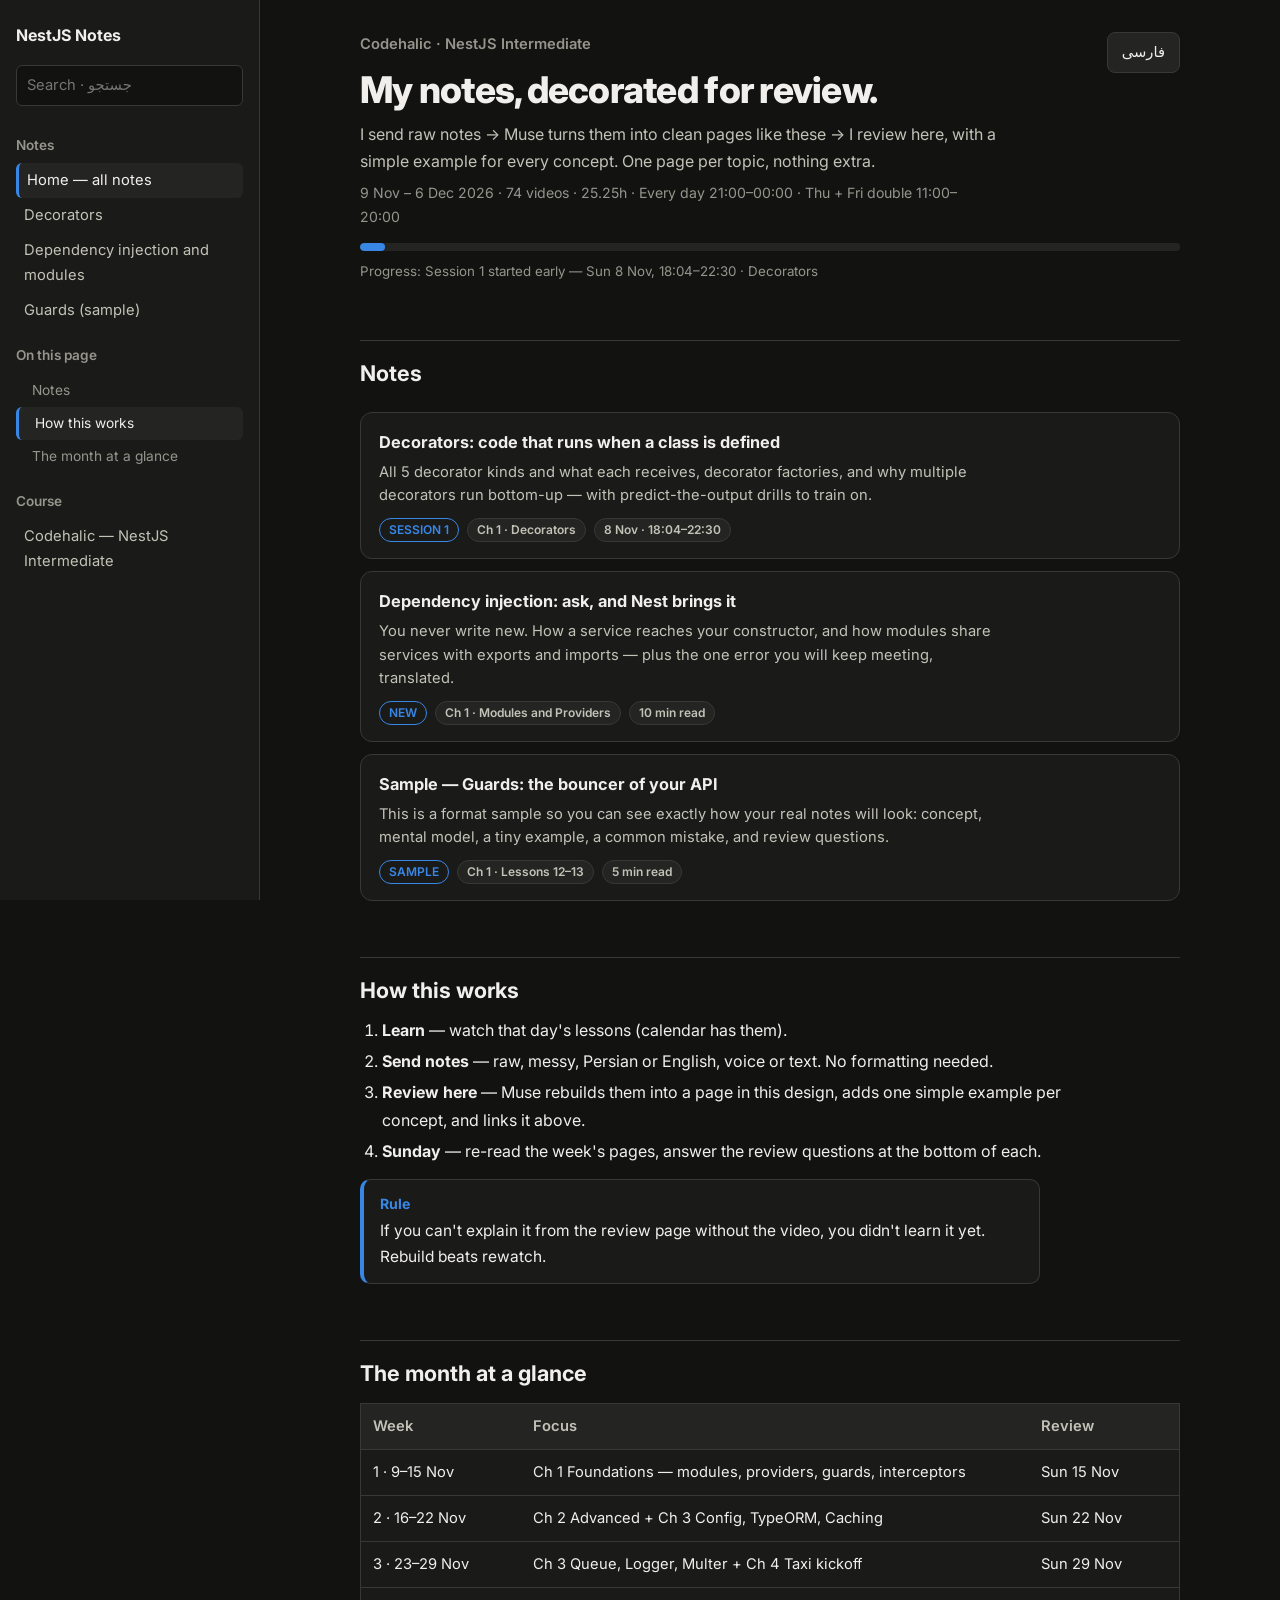
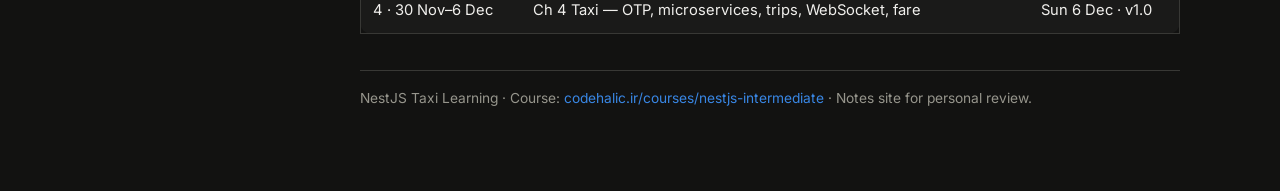
==== commit 77527b20: "Pages: new note — Dependency Injection and Modules" ====
--- a/index.html
+++ b/index.html
@@ -33,6 +33,11 @@
           <b><span data-l="en">Decorators: code that runs when a class is defined</span><span data-l="fa">Decoratorها: کدی که هنگام تعریف Class اجرا می‌شود</span></b>
           <p><span data-l="en">All 5 decorator kinds and what each receives, decorator factories, and why multiple decorators run bottom-up — with predict-the-output drills to train on.</span><span data-l="fa">هر ۵ نوع Decorator و اینکه هر کدام چه چیزی دریافت می‌کند، Factory Decorator، و اینکه چرا چند Decorator از پایین به بالا اجرا می‌شوند — همراه با تمرین‌های «خروجی را حدس بزن».</span></p>
           <div class="row"><span class="chip red"><span data-l="en">SESSION 1</span><span data-l="fa">جلسه ۱</span></span><span class="chip"><span data-l="en">Ch 1 · Decorators</span><span data-l="fa">فصل ۱ · Decoratorها</span></span><span class="chip">8 Nov · 18:04–22:30</span></div>
+        </a>
+        <a class="card" href="notes/dependency-injection.html">
+          <b><span data-l="en">Dependency injection: ask, and Nest brings it</span><span data-l="fa">تزریق وابستگی: تو بگو، Nest می‌آورد</span></b>
+          <p><span data-l="en">You never write new. How a service reaches your constructor, and how modules share services with exports and imports — plus the one error you will keep meeting, translated.</span><span data-l="fa">تو هیچ‌وقت new نمی‌نویسی. یک Service چطور به Constructor تو می‌رسد و Moduleها چطور با Exports و Imports سرویس‌ها را شریک می‌شوند — به‌علاوه آن یک خطایی که مدام خواهی دید، ترجمه‌شده.</span></p>
+          <div class="row"><span class="chip red"><span data-l="en">NEW</span><span data-l="fa">جدید</span></span><span class="chip"><span data-l="en">Ch 1 · Modules and Providers</span><span data-l="fa">فصل ۱ · Moduleها و Providerها</span></span><span class="chip"><span data-l="en">10 min read</span><span data-l="fa">۱۰ دقیقه مطالعه</span></span></div>
         </a>
         <a class="card" href="notes/sample-guards.html">
           <b><span data-l="en">Sample — Guards: the bouncer of your API</span><span data-l="fa">نمونه — Guardها: نگهبان درِ API تو</span></b>
